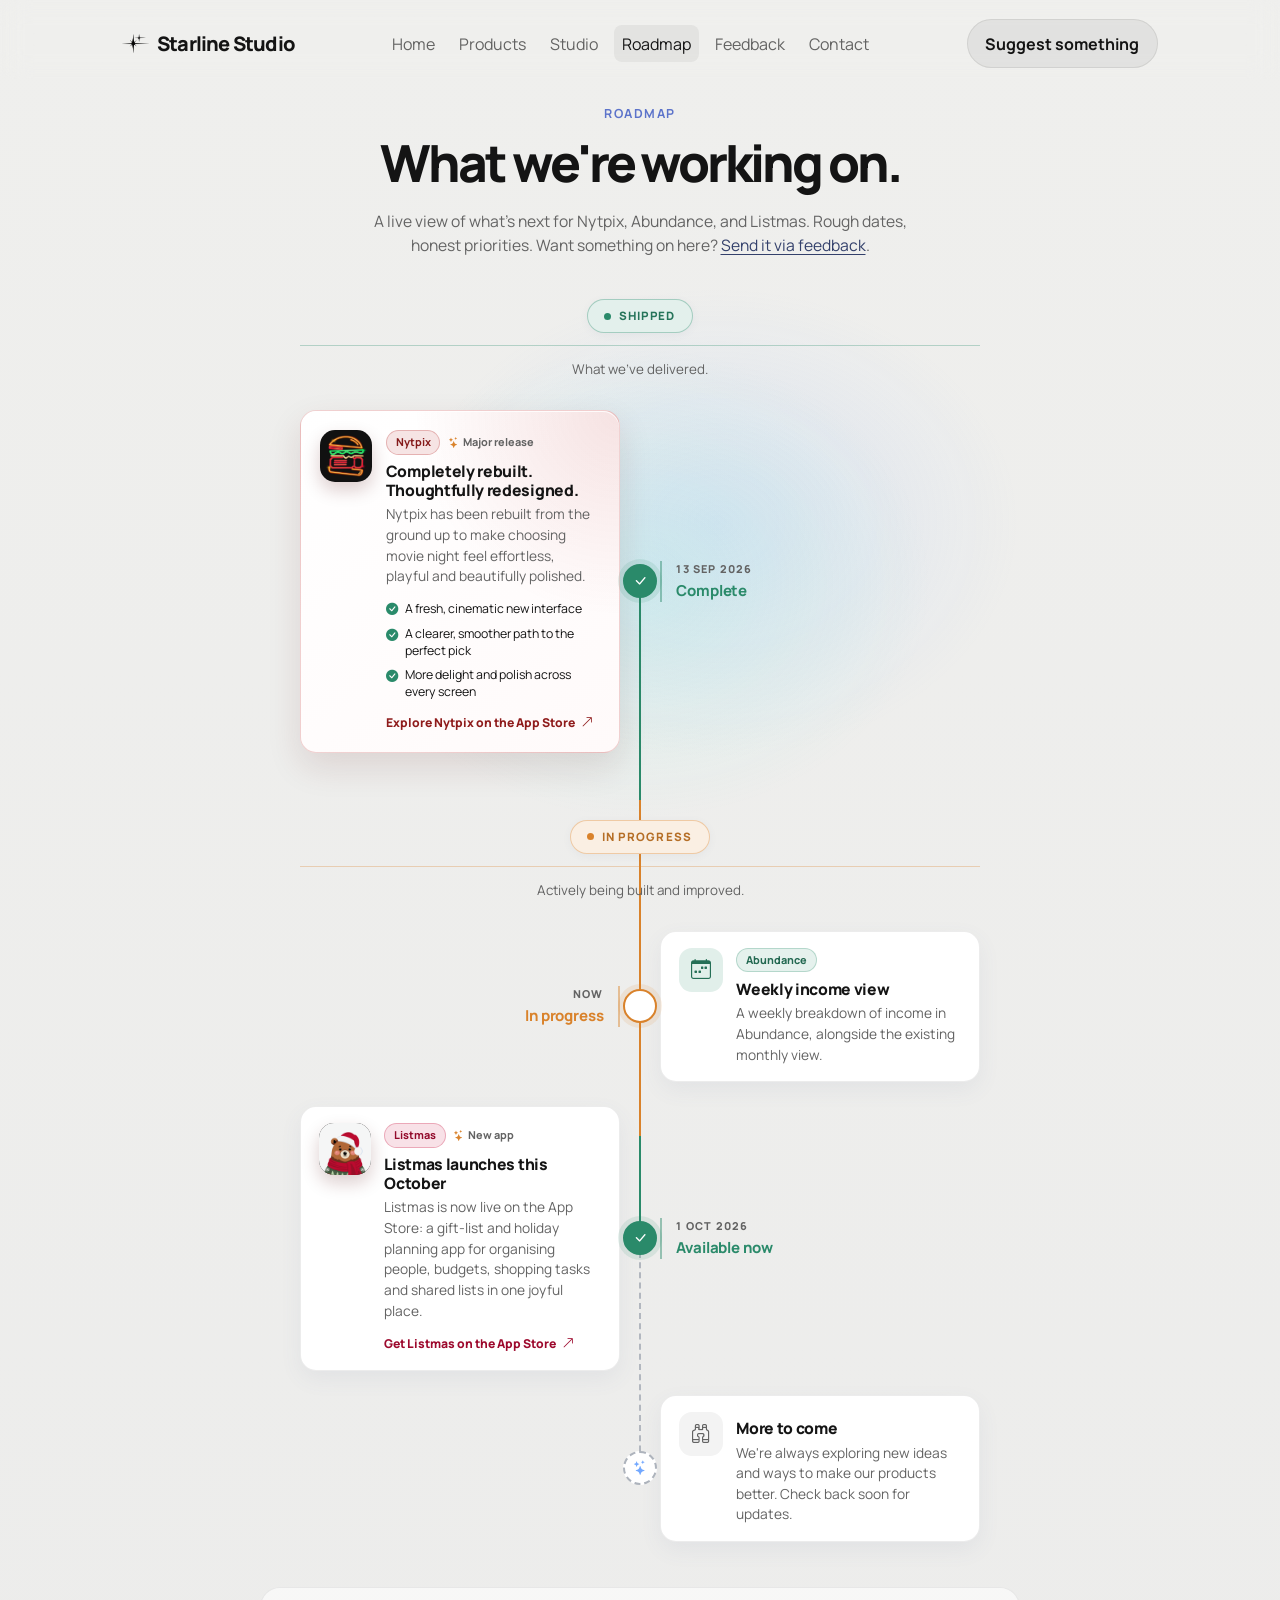
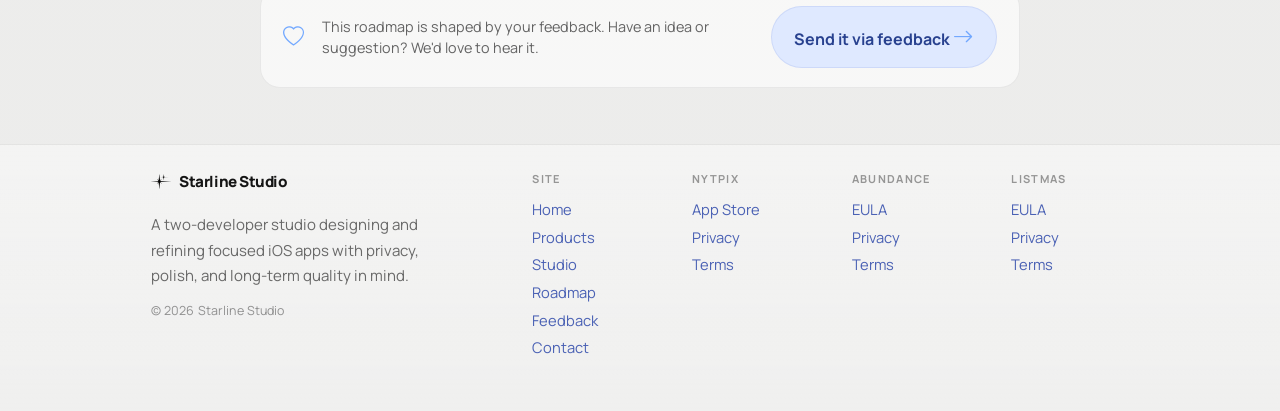
==== roadmap.html @ 944cf9e6 "Publish Starline Studio website" ====
<!doctype html>
<html lang="en">
  <head>
    <meta charset="utf-8" />
    <meta name="viewport" content="width=device-width, initial-scale=1" />
    <meta name="description" content="What Starline Studio is planning, building, and has shipped for Nytpix, Abundance, and Listmas." />
    <meta property="og:title" content="Roadmap | Starline Studio" />
    <meta property="og:description" content="A live view of what's next for Nytpix, Abundance, and Listmas." />
    <meta property="og:type" content="website" />
    <meta property="og:image" content="https://starlinestudios.app/assets/img/logo.png" />
    <title>Roadmap | Starline Studio</title>
    <link rel="icon" type="image/x-icon" href="assets/img/favicon.ico" />
    <link rel="icon" type="image/png" sizes="32x32" href="assets/img/favicon-32x32.png" />
    <link rel="icon" type="image/png" sizes="16x16" href="assets/img/favicon-16x16.png" />
    <link href="https://cdn.jsdelivr.net/npm/bootstrap@5.3.3/dist/css/bootstrap.min.css" rel="stylesheet">
    <link href="https://cdn.jsdelivr.net/npm/bootstrap-icons@1.11.3/font/bootstrap-icons.min.css" rel="stylesheet">
    <link href="assets/css/styles.css" rel="stylesheet">
  </head>
  <body class="studio-shell" id="top">
    <main class="studio-frame-wrap">
      <div class="studio-frame">
        <nav class="navbar navbar-expand-lg studio-navbar">
          <div class="container studio-container">
            <a class="navbar-brand studio-wordmark" href="index.html">
              <img class="studio-brand-mark" src="assets/img/StarlineLogo.png" alt="" />
              <span>Starline Studio</span>
            </a>
            <button class="navbar-toggler" type="button" data-bs-toggle="collapse" data-bs-target="#nav" aria-controls="nav" aria-expanded="false" aria-label="Toggle navigation">
              <span class="navbar-toggler-icon"></span>
            </button>
            <div class="collapse navbar-collapse" id="nav">
              <ul class="navbar-nav mx-auto align-items-lg-center gap-lg-2">
                <li class="nav-item"><a class="nav-link" href="index.html#top">Home</a></li>
                <li class="nav-item"><a class="nav-link" href="index.html#products">Products</a></li>
                <li class="nav-item"><a class="nav-link" href="index.html#approach">Studio</a></li>
                <li class="nav-item"><a class="nav-link active" aria-current="page" href="roadmap.html">Roadmap</a></li>
                <li class="nav-item"><a class="nav-link" href="feedback.html">Feedback</a></li>
                <li class="nav-item"><a class="nav-link" href="contact.html">Contact</a></li>
              </ul>
              <div class="d-flex align-items-center gap-2 mt-3 mt-lg-0">
                <a class="btn studio-nav-cta" href="feedback.html">Suggest something</a>
              </div>
            </div>
          </div>
        </nav>

        <section class="studio-showcase">
          <div class="container studio-container">
            <div class="studio-legal-wrap">
              <div class="text-center mb-2">
                <p class="studio-kicker mb-2">Roadmap</p>
                <h1 class="studio-section-title mb-3">What we're working on.</h1>
                <p class="studio-subcopy">
                  A live view of what's next for Nytpix, Abundance, and Listmas. Rough dates,
                  honest priorities. Want something on here?
                  <a href="feedback.html">Send it via feedback</a>.
                </p>
              </div>

              <!--
                To update: edit the ITEMS array in the script below. Order runs top to
                bottom. phase = shipped | progress | planned | future (drives colour, the
                node style, and which left-rail label appears). app = nytpix | abundance.
              -->
              <div class="vtl">
                <span class="vtl-spine" aria-hidden="true"></span>
                <span class="vtl-spine-tail" aria-hidden="true"></span>
                <div class="vtl-line" id="vtlLine"></div>
              </div>

              <div class="vtl-cta">
                <i class="bi bi-heart" aria-hidden="true"></i>
                <p>This roadmap is shaped by your feedback. Have an idea or suggestion? We'd love to hear it.</p>
                <a class="btn studio-dark-pill" href="feedback.html">Send it via feedback <i class="bi bi-arrow-right" aria-hidden="true"></i></a>
              </div>

              <noscript>
                <ul class="studio-subcopy" style="text-align:left;max-width:none">
                  <li><strong>Completed 13 September 2026</strong> — Nytpix rebuild and major redesign</li>
                  <li><strong>In progress</strong> — Weekly income view (Abundance)</li>
                  <li><strong>Shipped 1 October 2026</strong> — Listmas app launch</li>
                </ul>
              </noscript>
            </div>
          </div>
        </section>

        <footer class="studio-footer">
          <div class="container studio-container">
            <div class="studio-footer-shell">
              <div class="studio-footer-brand">
                <p class="studio-footer-kicker mb-2">
                  <img class="studio-brand-mark" src="assets/img/StarlineLogo.png" alt="" />
                  <span>Starline Studio</span>
                </p>
                <p class="studio-footer-copy mb-0">
                  A two-developer studio designing and refining focused iOS apps with privacy, polish, and long-term quality in mind.
                </p>
                <p class="studio-footer-meta mb-0">&copy; 2026 Starline Studio</p>
              </div>
              <div class="studio-footer-links small">
                <div class="studio-footer-group studio-footer-group-site">
                  <span class="studio-footer-label">Site</span>
                  <div class="studio-footer-list">
                    <a class="nav-link px-0" href="index.html#top">Home</a>
                    <a class="nav-link px-0" href="index.html#products">Products</a>
                    <a class="nav-link px-0" href="index.html#approach">Studio</a>
                    <a class="nav-link px-0" href="roadmap.html">Roadmap</a>
                    <a class="nav-link px-0" href="feedback.html">Feedback</a>
                    <a class="nav-link px-0" href="contact.html">Contact</a>
                  </div>
                </div>
                <div class="studio-footer-group studio-footer-group-app">
                  <span class="studio-footer-label">Nytpix</span>
                  <div class="studio-footer-list">
                    <a class="nav-link px-0" href="https://apps.apple.com/us/app/nytpix/id6749899310">App Store</a>
                    <a class="nav-link px-0" href="nytpix/privacy.html">Privacy</a>
                    <a class="nav-link px-0" href="nytpix/terms.html">Terms</a>
                  </div>
                </div>
                <div class="studio-footer-group studio-footer-group-app">
                  <span class="studio-footer-label">Abundance</span>
                  <div class="studio-footer-list">
                    <a class="nav-link px-0" href="abundance/eula.html">EULA</a>
                    <a class="nav-link px-0" href="abundance/privacy.html">Privacy</a>
                    <a class="nav-link px-0" href="abundance/terms.html">Terms</a>
                  </div>
                </div>
                <div class="studio-footer-group studio-footer-group-app">
                  <span class="studio-footer-label">Listmas</span>
                  <div class="studio-footer-list">
                    <a class="nav-link px-0" href="listmas/eula.html">EULA</a>
                    <a class="nav-link px-0" href="listmas/privacy.html">Privacy</a>
                    <a class="nav-link px-0" href="listmas/terms.html">Terms</a>
                  </div>
                </div>
              </div>
            </div>
          </div>
        </footer>
      </div>
    </main>

    <script src="https://cdn.jsdelivr.net/npm/bootstrap@5.3.3/dist/js/bootstrap.bundle.min.js"></script>
    <script>
      /* -------------------------------------------------------------------
         Roadmap items — the only thing to edit. Top = oldest / done,
         bottom = furthest out.
         phase: shipped | progress | planned | future
         app:   nytpix | abundance | listmas
      ------------------------------------------------------------------- */
      var ITEMS = [
        { app: "nytpix", phase: "shipped", date: "13 Sep 2026", status: "Complete", featured: true,
          logo: "assets/img/logo.png", logoAlt: "Nytpix app icon", badge: "Major release",
          title: "Completely rebuilt. Thoughtfully redesigned.",
          desc: "Nytpix has been rebuilt from the ground up to make choosing movie night feel effortless, playful and beautifully polished.",
          highlights: ["A fresh, cinematic new interface", "A clearer, smoother path to the perfect pick", "More delight and polish across every screen"],
          link: "https://apps.apple.com/us/app/nytpix/id6749899310", linkLabel: "Explore Nytpix on the App Store" },
        { app: "abundance", phase: "progress", date: "Now", status: "In progress",
          icon: "bi-calendar-week", title: "Weekly income view",
          desc: "A weekly breakdown of income in Abundance, alongside the existing monthly view." },
        { app: "listmas", phase: "shipped", date: "1 Oct 2026", status: "Available now",
          logo: "assets/img/ListmasAppIcon.png", logoAlt: "Listmas app icon", badge: "New app",
          title: "Listmas launches this October",
          desc: "Listmas is now live on the App Store: a gift-list and holiday planning app for organising people, budgets, shopping tasks and shared lists in one joyful place.",
          link: "https://apps.apple.com/gb/app/listmas-christmas-planner/id6762095846", linkLabel: "Get Listmas on the App Store" }
      ];

      (function () {
        var vtl = document.querySelector(".vtl");
        var line = document.getElementById("vtlLine");
        var spine = vtl && vtl.querySelector(".vtl-spine");
        var tail = vtl && vtl.querySelector(".vtl-spine-tail");
        if (!line) return;

        var PHASE_COLOR = {
          shipped: "#2a8a6a",
          progress: "#d9822b",
          planned: "#6b5bd0",
          future: "#99a0ac"
        };
        var RAIL = {
          shipped: ["SHIPPED", "What we've delivered."],
          progress: ["IN PROGRESS", "Actively being built and improved."],
          planned: ["PLANNED", "Planned and prioritised."],
          future: ["FUTURE", "Ideas on the horizon. We'll keep you posted."]
        };
        var APP_NAME = { nytpix: "Nytpix", abundance: "Abundance", listmas: "Listmas" };

        function esc(s) {
          return String(s).replace(/[&<>"]/g, function (c) {
            return { "&": "&amp;", "<": "&lt;", ">": "&gt;", '"': "&quot;" }[c];
          });
        }

        var html = "";
        var seen = {};
        var rowIdx = 0;
        ITEMS.forEach(function (it) {
          if (!seen[it.phase] && RAIL[it.phase]) {
            seen[it.phase] = 1;
            var r = RAIL[it.phase];
            html +=
              '<div class="vtl-break" data-phase="' + it.phase + '">' +
              '<span class="vtl-break-chip"><span class="vtl-break-dot"></span>' + r[0] + "</span>" +
              '<span class="vtl-break-line"></span>' +
              '<p class="vtl-break-sub">' + r[1] + "</p></div>";
          }
          var node =
            it.phase === "shipped"
              ? '<i class="bi bi-check-lg" aria-hidden="true"></i>'
              : "";
          var dateBit = it.date
            ? '<span class="vtl-meta-date">' + esc(it.date) + "</span>"
            : "";
          var flip = rowIdx % 2 === 1 ? " is-flip" : "";
          var featured = it.featured ? " is-featured" : "";
          var icon = it.logo
            ? '<span class="vtl-card-icon vtl-card-logo"><img src="' + esc(it.logo) + '" alt="' + esc(it.logoAlt || "") + '"></span>'
            : '<span class="vtl-card-icon"><i class="bi ' + esc(it.icon) + '" aria-hidden="true"></i></span>';
          var badge = it.badge
            ? '<span class="vtl-release-badge"><i class="bi bi-stars" aria-hidden="true"></i>' + esc(it.badge) + '</span>'
            : "";
          var highlights = it.highlights
            ? '<ul class="vtl-highlights">' + it.highlights.map(function (item) {
                return '<li><i class="bi bi-check-circle-fill" aria-hidden="true"></i><span>' + esc(item) + '</span></li>';
              }).join("") + '</ul>'
            : "";
          var link = it.link
            ? '<a class="vtl-card-link" href="' + esc(it.link) + '">' + esc(it.linkLabel || "Learn more") + '<i class="bi bi-arrow-up-right" aria-hidden="true"></i></a>'
            : "";
          rowIdx++;
          html +=
            '<div class="vtl-row is-app-' + it.app + flip + featured +
            '" data-phase="' + it.phase + '">' +
            '<span class="vtl-node">' + node + "</span>" +
            '<div class="vtl-meta">' + dateBit +
            '<span class="vtl-meta-status">' + esc(it.status) + "</span></div>" +
            '<div class="vtl-card">' +
            icon +
            '<div class="vtl-card-body">' +
            '<div class="vtl-tag-row"><span class="vtl-tag">' + esc(APP_NAME[it.app] || it.app) + "</span>" + badge + "</div>" +
            "<h3>" + esc(it.title) + "</h3>" +
            "<p>" + esc(it.desc) + "</p>" +
            highlights + link +
            "</div></div></div>";
        });

        html +=
          '<div class="vtl-row is-more" data-phase="future">' +
          '<span class="vtl-node"><i class="bi bi-stars" aria-hidden="true"></i></span>' +
          '<div class="vtl-card">' +
          '<span class="vtl-card-icon"><i class="bi bi-binoculars" aria-hidden="true"></i></span>' +
          '<div class="vtl-card-body"><h3>More to come</h3>' +
          "<p>We're always exploring new ideas and ways to make our products better. Check back soon for updates.</p>" +
          "</div></div></div>";

        line.innerHTML = html;

        var rows = Array.prototype.slice.call(line.querySelectorAll(".vtl-row"));

        function paintSpine() {
          var real = rows.filter(function (r) {
            return !r.classList.contains("is-more");
          });
          var moreRow = line.querySelector(".vtl-row.is-more");
          if (!real.length) return;
          var base = vtl.getBoundingClientRect().top;
          function ny(row) {
            var n = row.querySelector(".vtl-node").getBoundingClientRect();
            return n.top + n.height / 2 - base;
          }
          var first = ny(real[0]);
          var last = ny(real[real.length - 1]);
          var span = Math.max(last - first, 1);
          spine.style.top = first + "px";
          spine.style.height = span + "px";
          var stops = real.map(function (r) {
            return {
              pct: ((ny(r) - first) / span) * 100,
              c: PHASE_COLOR[r.dataset.phase] || "#99a0ac"
            };
          });
          var parts = [stops[0].c + " 0%"];
          for (var i = 0; i < stops.length - 1; i++) {
            var mid = ((stops[i].pct + stops[i + 1].pct) / 2).toFixed(2);
            parts.push(stops[i].c + " " + mid + "%");
            parts.push(stops[i + 1].c + " " + mid + "%");
          }
          parts.push(stops[stops.length - 1].c + " 100%");
          vtl.style.setProperty("--vtl-grad", "linear-gradient(180deg," + parts.join(",") + ")");
          if (moreRow) {
            var mY = ny(moreRow);
            tail.style.top = last + "px";
            tail.style.height = Math.max(mY - last, 0) + "px";
            tail.style.bottom = "auto";
          }
        }

        requestAnimationFrame(paintSpine);
        if (document.fonts && document.fonts.ready) {
          document.fonts.ready.then(paintSpine);
        }
        var rt;
        window.addEventListener("resize", function () {
          clearTimeout(rt);
          rt = setTimeout(paintSpine, 120);
        });

        if ("IntersectionObserver" in window) {
          var io = new IntersectionObserver(
            function (entries) {
              entries.forEach(function (e) {
                if (e.isIntersecting) {
                  e.target.classList.add("is-in");
                  io.unobserve(e.target);
                }
              });
            },
            { rootMargin: "0px 0px -8% 0px" }
          );
          // Only animate rows that start below the fold; the rest show at once.
          var vh = window.innerHeight || 800;
          rows.forEach(function (r) {
            if (r.getBoundingClientRect().top > vh - 60) {
              r.classList.add("reveal");
              io.observe(r);
            }
          });
          setTimeout(function () {
            rows.forEach(function (r) {
              r.classList.add("is-in");
            });
          }, 1600);
        }
      })();
    </script>
  </body>
</html>
---- assets/css/styles.css ----
@import url("https://fonts.googleapis.com/css2?family=Manrope:wght@400;500;600;700;800&family=Fraunces:opsz,wght@9..144,600;9..144,700&display=swap");

:root {
  --brand: #f7faff;
  --bg: #080b11;
  --bg-soft: #111726;
  --card: #121826;
  --card-2: #0f1522;
  --paper: #f1f1ef;
  --paper-strong: #ffffff;
  --ink: #141414;
  --ink-soft: #636363;
  --muted: #a3adc1;
  --line: rgba(236, 244, 255, 0.1);
  --studio-accent: #72a8ff;
  --nytpix-accent: #970a0a;
  --abundance-accent: #2a8a6a;
  --shadow-soft: 0 20px 60px rgba(0, 0, 0, 0.38);
}

html,
body {
  min-height: 100%;
  overflow-x: hidden;
}

body {
  margin: 0;
  font-family: "Manrope", "Segoe UI", sans-serif;
  color: #e8edf8;
  background:
    radial-gradient(900px 500px at 8% -8%, rgba(114, 168, 255, 0.2), transparent 62%),
    radial-gradient(700px 460px at 95% 2%, rgba(42, 138, 106, 0.14), transparent 62%),
    linear-gradient(180deg, var(--bg), #090d15 45%, #070a11 100%);
  -webkit-font-smoothing: antialiased;
  -moz-osx-font-smoothing: grayscale;
}

body.studio-shell {
  background:
    radial-gradient(700px 500px at 8% 4%, rgba(119, 155, 228, 0.12), transparent 60%),
    radial-gradient(760px 520px at 100% 0%, rgba(111, 221, 216, 0.1), transparent 56%),
    linear-gradient(180deg, #f2f1ee 0%, #eceae6 100%);
  color: var(--ink);
}

body.studio-shell .muted {
  color: rgba(20, 20, 20, 0.5) !important;
}

h1,
h2,
h3,
h4,
h5 {
  font-family: "Fraunces", Georgia, serif;
  letter-spacing: -0.01em;
}

a {
  color: var(--brand);
  text-underline-offset: 3px;
}

a:hover {
  color: #cddfff;
}

.muted {
  color: var(--muted);
}

.navbar {
  background: rgba(8, 11, 17, 0.75) !important;
  backdrop-filter: blur(14px);
  border-bottom: 1px solid rgba(236, 244, 255, 0.06);
}

.studio-navbar {
  background: transparent !important;
  border-bottom: 0;
  padding: 1.2rem 0 0.7rem;
}

.studio-frame-wrap {
  padding: 0;
}

.studio-frame {
  max-width: 100%;
  margin: 0 auto;
  background:
    radial-gradient(520px 420px at 50% 29%, rgba(104, 237, 226, 0.18), transparent 56%),
    radial-gradient(540px 420px at 56% 26%, rgba(129, 175, 255, 0.18), transparent 56%),
    linear-gradient(180deg, #efefed 0%, #ececeb 100%);
  border: 0;
  box-shadow: none;
  overflow: hidden;
  min-height: 100vh;
}

.studio-container {
  max-width: 1060px;
}

.studio-wordmark {
  display: inline-flex;
  align-items: center;
  gap: 0.5rem;
  color: var(--ink) !important;
  font-weight: 800;
  letter-spacing: -0.04em;
  line-height: 1.15;
  overflow: visible;
}

.studio-brand-mark {
  display: block;
  width: 1.35em;
  height: 1.35em;
  flex: 0 0 auto;
  object-fit: contain;
  object-position: center;
}

.navbar .nav-link {
  color: #d5deed;
  border-radius: 0.5rem;
  padding: 0.45rem 0.7rem;
}

.studio-navbar .nav-link {
  color: rgba(20, 20, 20, 0.64);
  padding: 0.4rem 0.7rem;
}

.navbar .nav-link:hover,
.navbar .nav-link.active {
  color: #ffffff;
  background: rgba(255, 255, 255, 0.08);
}

.studio-navbar .nav-link:hover,
.studio-navbar .nav-link.active {
  color: var(--ink);
  background: rgba(20, 20, 20, 0.05);
}

.studio-nav-cta {
  border-radius: 999px;
  padding: 0.72rem 1.1rem;
  background: rgba(20, 20, 20, 0.06);
  color: var(--ink);
  font-weight: 700;
  border: 1px solid rgba(20, 20, 20, 0.08);
}

.studio-nav-cta:hover {
  background: rgba(20, 20, 20, 0.1);
  color: var(--ink);
}
.studio-navbar .navbar-toggler {
  border: 1px solid rgba(20, 20, 20, 0.08);
  border-radius: 999px;
  width: 44px;
  height: 44px;
  padding: 0;
  display: none;
  align-items: center;
  justify-content: center;
  background: rgba(255, 255, 255, 0.62);
  box-shadow: 0 8px 20px rgba(80, 96, 139, 0.06);
}

.studio-navbar .navbar-toggler:focus {
  box-shadow: 0 0 0 0.2rem rgba(92, 115, 202, 0.14);
}

.studio-navbar .navbar-toggler-icon {
  width: 1.05rem;
  height: 1.05rem;
}

.studio-navbar .navbar-collapse {
  transition: opacity 180ms ease, transform 180ms ease;
}

.hero,
.app-hero {
  padding: 7.2rem 0 3.5rem;
}

.studio-hero {
  padding: 8.5rem 0 4.2rem;
}

.studio-kicker {
  letter-spacing: 0.12em;
  text-transform: uppercase;
  font-size: 0.78rem;
  color: #b8d2ff;
  font-weight: 700;
}

body.studio-shell .studio-kicker {
  color: #5c73ca;
}

.btn-accent {
  --bs-btn-bg: #f1f6ff;
  --bs-btn-border-color: #f1f6ff;
  --bs-btn-color: #0a1222;
  --bs-btn-hover-bg: #72a8ff;
  --bs-btn-hover-border-color: #72a8ff;
  --bs-btn-hover-color: #050912;
}

.btn-ghost {
  --bs-btn-color: #e8edf8;
  --bs-btn-border-color: rgba(232, 237, 248, 0.25);
  --bs-btn-hover-bg: rgba(232, 237, 248, 0.08);
  --bs-btn-hover-border-color: rgba(232, 237, 248, 0.35);
}

.card-dark {
  background: linear-gradient(180deg, rgba(255, 255, 255, 0.03), transparent), var(--card);
  border: 1px solid var(--line);
  border-radius: 1rem;
}

.shadow-soft {
  box-shadow: var(--shadow-soft);
}

.studio-showcase {
  padding: 0.2rem 0 1.5rem;
}

.studio-hero-panel {
  padding: 0.7rem 0 0.1rem;
  text-align: center;
}

.studio-hero-copy {
  position: relative;
  z-index: 3;
  max-width: 760px;
  margin: 0 auto;
}

.studio-display {
  font-family: "Manrope", "Segoe UI", sans-serif;
  font-size: clamp(2.75rem, 5vw, 4.55rem);
  line-height: 0.92;
  letter-spacing: -0.06em;
  font-weight: 800;
  color: var(--ink);
}

.studio-subcopy {
  max-width: 36rem;
  margin: 0 auto;
  color: var(--ink-soft);
  font-size: 0.98rem;
  line-height: 1.55;
}

.studio-primary-btn,
.studio-secondary-btn,
.studio-dark-pill,
.studio-text-link {
  border-radius: 999px;
  padding: 0.9rem 1.35rem;
  font-weight: 700;
}

.studio-primary-btn {
  background: #171717;
  color: #fff;
}

.studio-primary-btn:hover,
.studio-dark-pill:hover {
  background: #000;
  color: #fff;
}

.studio-secondary-btn {
  border: 1px solid rgba(20, 20, 20, 0.12);
  color: var(--ink);
  background: rgba(255, 255, 255, 0.55);
}

.studio-secondary-btn:hover {
  background: #fff;
  color: var(--ink);
}

.studio-orbit {
  position: relative;
  min-height: 320px;
  margin-top: 0.45rem;
}

.studio-orbit-glow {
  position: absolute;
  inset: 10% 22% 12%;
  border-radius: 50%;
  background:
    radial-gradient(circle at 50% 50%, rgba(118, 226, 220, 0.35), rgba(127, 157, 255, 0.16) 42%, transparent 72%);
  filter: blur(24px);
  animation: orbitGlow 9s ease-in-out infinite;
}

.studio-star-core {
  position: absolute;
  left: 50%;
  top: 50%;
  margin-top: -14px;
  width: 82px;
  height: 82px;
  transform: translate(-50%, -50%);
  border-radius: 50%;
  background: radial-gradient(circle, rgba(255, 255, 255, 0.98), rgba(225, 234, 255, 0.94) 58%, rgba(174, 228, 225, 0.84) 100%);
  box-shadow:
    0 0 0 10px rgba(124, 225, 223, 0.08),
    0 16px 36px rgba(80, 96, 139, 0.14),
    0 0 42px rgba(130, 174, 255, 0.28);
  animation: starGlow 5.2s ease-in-out infinite;
  display: flex;
  align-items: center;
  justify-content: center;
  z-index: 1;
  overflow: visible;
}

.studio-star-core::before {
  content: "";
  position: absolute;
  inset: -12px;
  border-radius: 50%;
  border: 1px solid rgba(124, 225, 223, 0.34);
  box-shadow:
    0 0 0 1px rgba(255, 255, 255, 0.34) inset,
    0 0 28px rgba(130, 174, 255, 0.18);
  animation: starHalo 3.6s ease-in-out infinite;
  z-index: 0;
}

.studio-star-core-inner {
  position: relative;
  z-index: 1;
  display: flex;
  align-items: center;
  justify-content: center;
  width: 64px;
  height: 64px;
  border-radius: 50%;
  background: rgba(255, 255, 255, 0.98);
  box-shadow: inset 0 1px 0 rgba(255, 255, 255, 0.7);
}

.studio-star-core-logo {
  width: 42px;
  height: 42px;
  object-fit: contain;
}

.studio-orbit-ring {
  position: absolute;
  left: 50%;
  top: 50%;
  border-radius: 50%;
  border: 1px solid rgba(103, 125, 201, 0.22);
  transform: translate(-50%, -50%);
  will-change: transform;
}

.studio-orbit-ring-one {
  width: 150px;
  height: 150px;
  margin-top: -14px;
  animation: ringSpin 24s linear infinite;
}

.studio-orbit-ring-two {
  width: 240px;
  height: 240px;
  margin-top: -14px;
  transform: translate(-50%, -50%) rotate(-14deg);
  animation: ringSpinReverse 32s linear infinite;
}

.studio-orbit-ring-three {
  width: 310px;
  height: 190px;
  margin-top: -12px;
  transform: translate(-50%, -50%) rotate(12deg);
  animation: ringTilt 28s linear infinite;
}

.studio-orbit-planet {
  position: absolute;
  display: inline-flex;
  align-items: center;
  gap: 0.55rem;
  padding: 0.6rem 0.9rem;
  border-radius: 999px;
  background: rgba(255, 255, 255, 0.62);
  border: 1px solid rgba(255, 255, 255, 0.72);
  color: rgba(20, 20, 20, 0.78);
  box-shadow: 0 14px 34px rgba(80, 96, 139, 0.08);
  backdrop-filter: blur(12px);
  will-change: transform;
}

.studio-planet-icon-shell {
  display: inline-flex;
  align-items: center;
  justify-content: center;
  width: 30px;
  height: 30px;
  border-radius: 9px;
  background: rgba(255, 255, 255, 0.92);
  box-shadow: 0 0 0 5px rgba(124, 225, 223, 0.08);
  flex-shrink: 0;
}

.studio-planet-icon-shell-dark {
  background: #111111;
}

.studio-planet-icon-shell-light {
  background: #ffffff;
}

.studio-planet-icon {
  width: 18px;
  height: 18px;
  border-radius: 5px;
  object-fit: cover;
  flex-shrink: 0;
}

.studio-planet-icon-abundance {
  width: 19px;
  height: 19px;
  object-fit: contain;
}

.studio-planet-label {
  font-size: 0.86rem;
  font-weight: 800;
  letter-spacing: -0.02em;
}

.studio-orbit-planet-one {
  left: calc(50% - 164px);
  top: 78px;
  animation: planetFloatOne 6.5s ease-in-out infinite;
}

.studio-orbit-planet-two {
  left: calc(50% + 86px);
  top: 88px;
  animation: planetFloatTwo 7.8s ease-in-out infinite;
}

.studio-orbit-planet-three {
  left: calc(50% - 52px);
  top: 184px;
  animation: planetFloatOne 7.1s ease-in-out infinite reverse;
}

.studio-about-label {
  display: inline-block;
  font-size: 0.85rem;
  color: #5c73ca;
  font-weight: 700;
}

.studio-stats-row {
  display: grid;
  grid-template-columns: repeat(5, minmax(0, 1fr));
  gap: 0.9rem;
  padding: 0.15rem 0 0.2rem;
}

.studio-stat,
.studio-about-blurb {
  padding: 0.35rem 0;
}

.studio-stat-card {
  min-height: 162px;
  padding: 1rem 1.05rem 1.05rem;
  border-radius: 20px;
  background: rgba(255, 255, 255, 0.62);
  border: 1px solid rgba(20, 20, 20, 0.06);
  box-shadow: 0 10px 24px rgba(80, 96, 139, 0.04);
  display: flex;
  flex-direction: column;
  justify-content: flex-end;
}

.studio-stat-icon {
  width: 40px;
  height: 40px;
  display: inline-flex;
  align-items: center;
  justify-content: center;
  margin-bottom: 0.8rem;
  border-radius: 13px;
  background: linear-gradient(180deg, rgba(255, 255, 255, 0.96), rgba(239, 244, 255, 0.92));
  border: 1px solid rgba(109, 126, 201, 0.14);
  box-shadow:
    0 10px 18px rgba(80, 96, 139, 0.08),
    inset 0 1px 0 rgba(255, 255, 255, 0.7);
  color: #4f5fa7;
  font-size: 1rem;
}

.studio-stat-eyebrow {
  margin: 0 0 0.7rem;
  font-size: 0.72rem;
  letter-spacing: 0.12em;
  text-transform: uppercase;
  color: #6d7ec9;
  font-weight: 700;
}

.studio-stat strong {
  display: block;
  font-family: "Manrope", "Segoe UI", sans-serif;
  font-size: clamp(1.25rem, 1.7vw, 1.95rem);
  line-height: 1.04;
  letter-spacing: -0.06em;
  color: var(--ink);
}

.studio-stat span,
.studio-about-blurb p {
  color: var(--ink-soft);
  margin-top: 0.38rem;
  line-height: 1.38;
  font-size: 0.88rem;
}

.studio-about-blurb {
  display: flex;
  flex-direction: column;
  justify-content: flex-end;
  padding-left: 1.25rem;
}

.studio-products-section {
  padding: 3rem 0;
  background: rgba(0, 0, 0, 0.03);
}

.studio-section-title {
  font-family: "Manrope", "Segoe UI", sans-serif;
  font-size: clamp(2.1rem, 4vw, 3.5rem);
  letter-spacing: -0.06em;
  font-weight: 800;
  color: var(--ink);
  margin: 0;
}

.studio-section-title-left {
  max-width: 12ch;
}

.studio-product-grid {
  display: grid;
  grid-template-columns: repeat(auto-fit, minmax(220px, 1fr));
  gap: 1.1rem;
}

.studio-product-card {
  background: rgba(255, 255, 255, 0.64);
  border: 1px solid rgba(20, 20, 20, 0.06);
  border-radius: 22px;
  padding: 1.1rem;
  display: flex;
  flex-direction: column;
  min-height: 100%;
}

.studio-product-card-featured {
  background: linear-gradient(180deg, rgba(255, 255, 255, 0.8), rgba(255, 255, 255, 0.68));
}

.studio-product-top,
.studio-product-actions {
  display: flex;
  align-items: center;
  justify-content: space-between;
  gap: 0.75rem;
}

.studio-product-badge {
  display: none;
  align-items: center;
  gap: 0.45rem;
  border-radius: 999px;
  padding: 0.45rem 0.8rem;
  background: rgba(92, 115, 202, 0.1);
  color: #4258a8;
  font-size: 0.82rem;
  font-weight: 700;
}

.studio-product-badge-muted {
  background: rgba(51, 153, 102, 0.12);
  color: #21744a;
}

.studio-card-icon {
  display: none;
  align-items: center;
  justify-content: center;
  width: 42px;
  height: 42px;
  border-radius: 999px;
  background: rgba(20, 20, 20, 0.06);
  color: var(--ink);
  text-decoration: none;
}

.studio-product-media {
  display: flex;
  align-items: center;
  justify-content: center;
  min-height: 140px;
  padding: 0.6rem 0.6rem 0.9rem;
}

.studio-product-media img {
  max-width: 120px;
  width: 100%;
  height: auto;
  display: block;
}

.studio-app-icon-tile {
  width: min(96px, 34vw);
  aspect-ratio: 1 / 1;
  display: flex;
  align-items: center;
  justify-content: center;
  background: #111111;
  border-radius: 22.5%;
  box-shadow:
    inset 0 0 0 1px rgba(255, 255, 255, 0.05),
    0 10px 22px rgba(0, 0, 0, 0.12);
}

.studio-app-icon-tile-light {
  background: #ffffff;
  box-shadow:
    inset 0 0 0 1px rgba(20, 20, 20, 0.05),
    0 18px 36px rgba(0, 0, 0, 0.10);
}

.studio-app-icon-tile img {
  max-width: 68%;
}

.studio-app-icon-tile-abundance {
  max-width: 76%;
  object-fit: contain;
}

.studio-app-icon-tile-listmas {
  max-width: 100%;
  width: 100%;
  height: 100%;
  object-fit: cover;
  border-radius: 22.5%;
}

.studio-product-media-soft {
  background: transparent;
  border-radius: 24px;
}

.studio-product-copy h3 {
  font-family: "Manrope", "Segoe UI", sans-serif;
  font-size: 1.25rem;
  letter-spacing: -0.04em;
  font-weight: 800;
  color: var(--ink);
  margin-bottom: 0.3rem;
}

.studio-product-copy p {
  color: var(--ink-soft);
  font-size: 0.88rem;
  line-height: 1.55;
}

.studio-product-actions {
  margin-top: 0.7rem;
}

.studio-product-actions .btn {
  padding: 0.62rem 1.05rem;
  font-size: 0.82rem;
}

.studio-dark-pill {
  background: #dfe9ff;
  color: #28418f;
  border: 1px solid rgba(93, 121, 214, 0.14);
}

.studio-text-link {
  color: var(--ink);
  border: 1px solid rgba(20, 20, 20, 0.08);
  background: transparent;
}

.studio-text-link:hover {
  color: var(--ink);
  background: rgba(255, 255, 255, 0.6);
}

.studio-product-card .studio-dark-pill:hover {
  background: #cfddff;
  color: #1f3680;
}

.studio-store-pill {
  background: linear-gradient(180deg, #eef4ff 0%, #dce7ff 100%);
  border-color: rgba(93, 121, 214, 0.18);
}

.studio-store-pill:hover {
  background: linear-gradient(180deg, #e8f0ff 0%, #d3e1ff 100%) !important;
}

.studio-note-section {
  padding: 0 0 2.3rem;
}

.studio-note-card {
  display: grid;
  grid-template-columns: minmax(280px, 0.95fr) minmax(0, 1.15fr);
  gap: 2rem;
  align-items: center;
  padding: 1.7rem 1.8rem;
  border-top: 1px solid rgba(20, 20, 20, 0.06);
  border-radius: 26px;
  background: rgba(255, 255, 255, 0.5);
  border: 1px solid rgba(20, 20, 20, 0.05);
  box-shadow: 0 10px 24px rgba(80, 96, 139, 0.04);
}

.studio-note-copy {
  display: grid;
  gap: 0.95rem;
}

.studio-note-card p {
  color: var(--ink-soft);
  line-height: 1.7;
}

.studio-note-visual {
  display: flex;
  justify-content: center;
}

.studio-team-fan {
  position: relative;
  width: min(356px, 100%);
  height: 250px;
}

.studio-team-card {
  position: absolute;
  width: 178px;
  aspect-ratio: 0.82;
  border-radius: 28px;
  overflow: hidden;
  background: linear-gradient(180deg, rgba(255, 255, 255, 0.82), rgba(241, 243, 247, 0.92));
  border: 1px solid rgba(20, 20, 20, 0.06);
  box-shadow: 0 20px 46px rgba(72, 84, 116, 0.12);
}

.studio-team-card img,
.studio-team-card-placeholder {
  width: 100%;
  height: 100%;
  display: block;
}

.studio-team-card img {
  object-fit: cover;
}

.studio-team-card-front {
  left: 6px;
  top: 12px;
  transform: rotate(-8deg);
  z-index: 2;
}

.studio-team-card-back {
  right: 6px;
  bottom: 12px;
  transform: rotate(8deg);
  z-index: 1;
}

.studio-team-card-placeholder {
  display: flex;
  align-items: center;
  justify-content: center;
  background:
    radial-gradient(circle at 30% 20%, rgba(114, 168, 255, 0.12), transparent 40%),
    linear-gradient(180deg, rgba(255, 255, 255, 0.92), rgba(236, 238, 242, 0.95));
  color: rgba(20, 20, 20, 0.28);
  font-size: 3rem;
  font-weight: 300;
}

.studio-team-badge {
  position: absolute;
  left: 14px;
  bottom: 14px;
  display: inline-flex;
  align-items: center;
  min-height: 32px;
  padding: 0.5rem 0.8rem;
  border-radius: 999px;
  background: rgba(17, 17, 17, 0.88);
  color: #fff;
  font-size: 0.78rem;
  font-weight: 700;
  letter-spacing: -0.01em;
  box-shadow: 0 10px 24px rgba(0, 0, 0, 0.14);
}

.studio-team-badge-light {
  background: rgba(255, 255, 255, 0.88);
  color: var(--ink);
  left: auto;
  right: 12px;
}

.studio-team-name {
  position: absolute;
  left: 14px;
  bottom: 52px;
  display: inline-flex;
  align-items: center;
  min-height: 28px;
  padding: 0.35rem 0.65rem;
  border-radius: 999px;
  background: rgba(255, 255, 255, 0.9);
  color: var(--ink);
  font-size: 0.72rem;
  font-weight: 700;
  letter-spacing: -0.01em;
  box-shadow: 0 10px 20px rgba(72, 84, 116, 0.12);
}

.studio-team-name-light {
  left: auto;
  right: 12px;
  bottom: 52px;
  background: rgba(17, 17, 17, 0.86);
  color: #fff;
}

.studio-contact-section {
  padding: 0 0 2.6rem;
}

.studio-contact-card {
  display: grid;
  grid-template-columns: 1.1fr 1fr;
  gap: 2rem;
  align-items: end;
  padding: 1.6rem 1.8rem;
  border-radius: 26px;
  background: rgba(255, 255, 255, 0.62);
  border: 1px solid rgba(20, 20, 20, 0.06);
  box-shadow: 0 10px 24px rgba(80, 96, 139, 0.04);
}

.studio-contact-actions {
  display: flex;
  flex-direction: column;
  gap: 1rem;
  color: var(--ink-soft);
}

.studio-legal-wrap {
  padding: 1.4rem 0 2rem;
}

.studio-legal-card {
  max-width: 820px;
  margin: 0 auto;
  padding: 2rem 2rem 2.2rem;
  border-radius: 26px;
  background: rgba(255, 255, 255, 0.66);
  border: 1px solid rgba(20, 20, 20, 0.06);
  box-shadow: 0 10px 24px rgba(80, 96, 139, 0.04);
}

.studio-legal-card h2 {
  font-family: "Manrope", "Segoe UI", sans-serif;
  font-size: 1.15rem;
  font-weight: 800;
  letter-spacing: -0.03em;
  margin: 1.65rem 0 0.7rem;
  color: var(--ink);
}

.studio-legal-card p,
.studio-legal-card li {
  color: var(--ink-soft);
  line-height: 1.68;
}

.studio-legal-card ul {
  padding-left: 1.2rem;
}

.studio-footer {
  border-top: 1px solid rgba(20, 20, 20, 0.06);
  background: linear-gradient(180deg, rgba(255, 255, 255, 0.42), rgba(255, 255, 255, 0.2));
  padding: 0 0 1.6rem;
}

.studio-footer-shell {
  display: grid;
  grid-template-columns: minmax(0, 1fr) minmax(0, 2.2fr);
  gap: 2.5rem;
  padding: 1.65rem 1.8rem 1.75rem;
  align-items: start;
}

.studio-footer-brand {
  display: flex;
  flex-direction: column;
  gap: 0.8rem;
  max-width: 25rem;
}

.studio-footer-kicker {
  display: inline-flex;
  align-items: center;
  gap: 0.5rem;
  font-size: 0.95rem;
  font-weight: 800;
  letter-spacing: -0.03em;
  color: var(--ink);
  line-height: 1.15;
}

.studio-footer-copy {
  color: rgba(20, 20, 20, 0.62);
  line-height: 1.7;
  font-size: 0.94rem;
}

.studio-footer-meta {
  color: rgba(20, 20, 20, 0.44);
  font-size: 0.78rem;
  letter-spacing: 0.01em;
}

.studio-footer-links {
  display: flex;
  flex-wrap: wrap;
  gap: 1.6rem 2.6rem;
  justify-content: flex-end;
}

.studio-footer-group {
  display: grid;
  gap: 0.8rem;
  align-content: start;
  min-width: 118px;
}

.studio-footer-list {
  display: flex;
  flex-direction: column;
  align-items: flex-start;
  gap: 0.48rem;
}

.studio-footer-label {
  color: rgba(20, 20, 20, 0.42);
  font-weight: 700;
  letter-spacing: 0.12em;
  text-transform: uppercase;
  font-size: 0.69rem;
}

.studio-footer .nav-link {
  padding: 0 !important;
  color: rgba(20, 20, 20, 0.72) !important;
  font-size: 0.92rem;
  line-height: 1.35;
  background: transparent !important;
  border-radius: 0;
}

.studio-footer .nav-link:hover {
  color: var(--ink) !important;
}

.studio-footer-note {
  color: rgba(20, 20, 20, 0.5);
  font-size: 0.92rem;
  line-height: 1.35;
}

body.studio-shell .studio-legal-card a,
body.studio-shell .studio-footer a,
body.studio-shell .studio-contact-card a:not(.btn) {
  color: #4a61b4 !important;
}

body.studio-shell .studio-legal-card a:hover,
body.studio-shell .studio-footer a:hover,
body.studio-shell .studio-contact-card a:not(.btn):hover {
  color: #233878 !important;
}

.pill {
  display: none;
  align-items: center;
  gap: 0.4rem;
  border: 1px solid rgba(255, 255, 255, 0.14);
  border-radius: 999px;
  padding: 0.38rem 0.78rem;
  font-size: 0.82rem;
  color: #d7e2f6;
  background: rgba(255, 255, 255, 0.03);
}

.studio-grid {
  display: grid;
  grid-template-columns: repeat(2, minmax(0, 1fr));
  gap: 1rem;
}

.app-card {
  display: flex;
  flex-direction: column;
  height: 100%;
  background: linear-gradient(160deg, rgba(255, 255, 255, 0.06), rgba(255, 255, 255, 0.01)), var(--card-2);
  border: 1px solid rgba(236, 244, 255, 0.12);
  border-radius: 1rem;
  padding: 1.2rem;
  transition: transform 180ms ease, border-color 180ms ease, box-shadow 180ms ease;
}

.app-card:hover {
  transform: translateY(-3px);
  border-color: rgba(236, 244, 255, 0.24);
  box-shadow: 0 20px 45px rgba(0, 0, 0, 0.28);
}

.app-card-header {
  display: flex;
  align-items: center;
  gap: 0.9rem;
}

.app-card-icon {
  width: 56px;
  height: 56px;
  border-radius: 14px;
  border: 1px solid rgba(236, 244, 255, 0.15);
  object-fit: cover;
  background: #0e131f;
  flex-shrink: 0;
}

.app-card-copy {
  margin-top: 1rem;
  flex: 1;
}

.app-card-actions {
  display: flex;
  flex-wrap: wrap;
  gap: 0.6rem;
  margin-top: 1.1rem;
}

.app-accent {
  display: inline-block;
  padding: 0.25rem 0.65rem;
  border-radius: 999px;
  border: 1px solid rgba(236, 244, 255, 0.3);
  color: #d7e2f6;
  font-size: 0.8rem;
}

.device {
  width: 340px;
  max-width: 90vw;
  aspect-ratio: 9 / 19.5;
  border: 8px solid #6b7078;
  border-radius: 44px;
  background: #0b0c0f;
  position: relative;
  box-shadow: 0 25px 80px rgba(0, 0, 0, 0.5);
}

.device .screen {
  position: absolute;
  inset: 6px;
  border-radius: 36px;
  background: #000;
  overflow: hidden;
}

.device .screen img {
  position: absolute;
  inset: 0;
  width: 100%;
  height: 100%;
  object-fit: cover;
}

.device::before {
  content: "";
  position: absolute;
  top: 2.6%;
  left: 50%;
  transform: translateX(-50%);
  width: 28%;
  height: 5.6%;
  background: #000;
  border-radius: 9999px;
  z-index: 2;
}

.bento {
  display: grid;
  grid-template-columns: repeat(12, 1fr);
  gap: 1rem;
}

.bento > * {
  background: linear-gradient(180deg, rgba(255, 255, 255, 0.03), transparent), var(--card);
  border: 1px solid rgba(236, 244, 255, 0.1);
  border-radius: 1rem;
  padding: 1.25rem;
}

.bento .span-6 {
  grid-column: span 6;
}

.bento .span-4 {
  grid-column: span 4;
}

.bento .span-8 {
  grid-column: span 8;
}

.bento .span-12 {
  grid-column: span 12;
}

.fade-in {
  animation: fadeInUp 520ms ease-out both;
}

.delay-1 {
  animation-delay: 90ms;
}

.delay-2 {
  animation-delay: 180ms;
}

@keyframes fadeInUp {
  from {
    opacity: 0;
    transform: translateY(12px);
  }
  to {
    opacity: 1;
    transform: translateY(0);
  }
}

@keyframes starGlow {
  0%,
  100% {
    box-shadow:
      0 0 0 10px rgba(124, 225, 223, 0.08),
      0 16px 36px rgba(80, 96, 139, 0.14),
      0 0 42px rgba(130, 174, 255, 0.28);
  }
  50% {
    box-shadow:
      0 0 0 14px rgba(124, 225, 223, 0.12),
      0 18px 42px rgba(80, 96, 139, 0.16),
      0 0 56px rgba(130, 174, 255, 0.34);
  }
}

@keyframes starHalo {
  0%,
  100% {
    opacity: 0.38;
    transform: scale(0.9);
  }
  50% {
    opacity: 0.9;
    transform: scale(1.22);
  }
}

@keyframes orbitGlow {
  0%,
  100% {
    opacity: 0.8;
    transform: scale(1);
  }
  50% {
    opacity: 1;
    transform: scale(1.04);
  }
}

@keyframes ringSpin {
  from {
    transform: translate(-50%, -50%) rotate(0deg);
  }
  to {
    transform: translate(-50%, -50%) rotate(360deg);
  }
}

@keyframes ringSpinReverse {
  from {
    transform: translate(-50%, -50%) rotate(-14deg);
  }
  to {
    transform: translate(-50%, -50%) rotate(-374deg);
  }
}

@keyframes ringTilt {
  from {
    transform: translate(-50%, -50%) rotate(12deg);
  }
  to {
    transform: translate(-50%, -50%) rotate(372deg);
  }
}

@keyframes planetFloatOne {
  0%,
  100% {
    transform: translate3d(0, 0, 0);
  }
  50% {
    transform: translate3d(-6px, 8px, 0);
  }
}

@keyframes planetFloatTwo {
  0%,
  100% {
    transform: translate3d(0, 0, 0);
  }
  50% {
    transform: translate3d(8px, -7px, 0);
  }
}

@media (prefers-reduced-motion: reduce) {
  .fade-in,
  .delay-1,
  .delay-2,
  .app-card,
  .studio-orbit-glow,
  .studio-star-core,
  .studio-orbit-ring-one,
  .studio-orbit-ring-two,
  .studio-orbit-ring-three,
  .studio-orbit-planet-one,
  .studio-orbit-planet-two,
  .studio-orbit-planet-three {
    animation: none;
    transition: none;
  }
}

@media (max-width: 991px) {
  .studio-frame-wrap {
    padding: 0;
  }

  .studio-frame {
    min-height: 100vh;
  }

  .studio-product-grid,
  .studio-note-card,
  .studio-contact-card {
    grid-template-columns: 1fr;
  }

  .studio-stats-row {
    display: grid !important;
    grid-template-columns: repeat(2, minmax(0, 1fr)) !important;
    gap: 0.8rem;
  }

  .studio-stat-card {
    min-height: 0;
    aspect-ratio: 1 / 1;
  }

  .studio-footer-links {
    justify-content: flex-start;
    gap: 1.4rem 2rem;
  }

  .studio-footer-shell {
    grid-template-columns: 1fr;
    gap: 1.8rem;
    padding-left: 0;
    padding-right: 0;
  }

  .studio-footer-brand {
    max-width: none;
  }

  .studio-legal-card {
    padding: 1.5rem 1.25rem 1.7rem;
  }

  .studio-note-card {
    padding: 1.4rem 1.25rem;
  }

  .studio-team-fan {
    margin: 0 auto;
  }

  .studio-orbit {
    min-height: 300px;
  }

  .studio-star-core {
    width: 72px;
    height: 72px;
  }

  .studio-star-core-inner {
    width: 56px;
    height: 56px;
  }

  .studio-star-core-logo {
    width: 36px;
    height: 36px;
  }

  .studio-orbit-ring-one {
    width: 122px;
    height: 122px;
  }

  .studio-orbit-ring-two {
    width: 188px;
    height: 188px;
  }

  .studio-orbit-ring-three {
    width: 240px;
    height: 150px;
  }

  .studio-orbit-planet-one {
    left: calc(50% - 132px);
    top: 76px;
  }

  .studio-orbit-planet-two {
    left: calc(50% + 62px);
    top: 84px;
  }

  .studio-orbit-planet-three {
    left: calc(50% - 46px);
    top: 158px;
  }

  .studio-orbit-glow {
    inset: 22% 12% 18%;
  }

  .studio-stat-card {
    min-height: 0;
    aspect-ratio: 1 / 1;
  }

  .studio-stat-icon {
    margin-bottom: 0.65rem;
  }

  .studio-stat-eyebrow {
    margin-bottom: 0.5rem;
  }

  .studio-grid {
    grid-template-columns: repeat(1, minmax(0, 1fr));
  }

  .bento {
    grid-template-columns: repeat(6, 1fr);
  }

  .bento .span-6,
  .bento .span-4,
  .bento .span-8,
  .bento .span-12 {
    grid-column: span 6;
  }
}

@media (max-width: 767px) {
  .studio-navbar {
    padding-top: 0.75rem;
  }

  .studio-navbar .container {
    position: relative;
    display: flex;
    justify-content: center;
    align-items: center;
    min-height: 44px;
  }

  .studio-wordmark {
    margin: 0 auto;
    position: absolute;
    left: 50%;
    transform: translateX(-50%);
    text-align: center;
    width: max-content;
  }

  .studio-navbar .navbar-toggler {
    position: relative;
    margin-left: auto;
    z-index: 3;
  }

  .studio-navbar .navbar-collapse {
    width: 100%;
    margin-top: 1rem;
    padding: 0.85rem;
    border-radius: 22px;
    background: rgba(255, 255, 255, 0.78);
    border: 1px solid rgba(20, 20, 20, 0.06);
    box-shadow: 0 18px 40px rgba(80, 96, 139, 0.1);
    backdrop-filter: blur(18px);
  }

  .studio-navbar .navbar-nav {
    gap: 0.35rem;
  }

  .studio-navbar .nav-link {
    display: flex;
    align-items: center;
    justify-content: center;
    min-height: 42px;
    border-radius: 14px;
    font-weight: 700;
  }

  .studio-navbar .d-flex {
    margin-top: 0.85rem !important;
  }

  .studio-navbar .studio-nav-cta {
    width: 100%;
    justify-content: center;
    padding-top: 0.85rem;
    padding-bottom: 0.85rem;
    background: #171717;
    color: #fff;
  }

  .studio-display {
    font-size: clamp(2.2rem, 10.5vw, 3.45rem);
  }

  .studio-orbit {
    min-height: 250px;
  }

  .studio-star-core {
    width: 62px;
    height: 62px;
  }

  .studio-star-core-inner {
    width: 48px;
    height: 48px;
  }

  .studio-star-core-logo {
    width: 31px;
    height: 31px;
  }

  .studio-orbit-ring-one {
    width: 104px;
    height: 104px;
  }

  .studio-orbit-ring-two {
    width: 160px;
    height: 160px;
  }

  .studio-orbit-ring-three {
    width: 208px;
    height: 132px;
  }

  .studio-orbit-planet {
    padding: 0.45rem 0.7rem;
    gap: 0.45rem;
  }

  .studio-planet-icon-shell {
    width: 26px;
    height: 26px;
    border-radius: 8px;
  }

  .studio-planet-icon {
    width: 15px;
    height: 15px;
  }

  .studio-planet-label {
    font-size: 0.76rem;
  }

  .studio-orbit-planet-one {
    left: calc(50% - 114px);
    top: 68px;
  }

  .studio-orbit-planet-two {
    left: calc(50% + 48px);
    top: 76px;
  }

  .studio-orbit-planet-three {
    left: calc(50% - 44px);
    top: 142px;
  }

  .studio-stats-row {
    display: grid !important;
    grid-template-columns: repeat(2, minmax(0, 1fr)) !important;
    gap: 0.75rem;
  }

  .studio-stat-card {
    min-height: 0;
    aspect-ratio: 1 / 1;
    padding: 0.9rem 0.9rem 0.88rem;
    border-radius: 18px;
  }

  .studio-stat-icon {
    width: 30px;
    height: 30px;
    margin-bottom: 0.55rem;
    border-radius: 10px;
    font-size: 0.85rem;
  }

  .studio-stat-eyebrow {
    font-size: 0.68rem;
    margin-bottom: 0.4rem;
  }

  .studio-stat strong {
    font-size: 1.15rem;
  }

  .studio-stat span,
  .studio-about-blurb p {
    margin-top: 0.28rem;
    font-size: 0.84rem;
    line-height: 1.34;
  }

  .studio-note-card,
  .studio-contact-card {
    text-align: center;
  }

  .studio-note-copy {
    gap: 0.8rem;
  }

  .studio-section-title-left {
    max-width: none;
    margin-left: auto;
    margin-right: auto;
  }

  .studio-team-fan {
    width: min(312px, 100%);
    height: 220px;
  }

  .studio-team-card {
    width: 152px;
    border-radius: 24px;
  }

  .studio-team-card-front {
    left: 4px;
  }

  .studio-team-card-back {
    right: 4px;
  }

  .studio-team-badge {
    left: 10px;
    bottom: 10px;
    min-height: 28px;
    padding: 0.42rem 0.7rem;
    font-size: 0.72rem;
  }

  .studio-team-name {
    left: 10px;
    bottom: 46px;
    min-height: 24px;
    padding: 0.28rem 0.55rem;
    font-size: 0.68rem;
  }

  .studio-team-name-light {
    left: auto;
    right: 10px;
    bottom: 46px;
  }

  .studio-product-media {
    min-height: 170px;
  }

  .studio-app-icon-tile {
    width: min(120px, 40vw);
  }

  .studio-legal-wrap {
    padding-top: 0.8rem;
  }

  .studio-footer {
    padding-bottom: 1.6rem;
  }

  .studio-footer-shell {
    gap: 1.4rem;
    padding-top: 1.35rem;
    text-align: center;
    justify-items: center;
  }

  .studio-footer-links {
    flex-direction: column;
    align-items: center;
    gap: 1.1rem;
    width: 100%;
  }

  .studio-footer-brand,
  .studio-footer-group {
    gap: 0.65rem;
    justify-items: center;
    text-align: center;
  }

  .studio-footer-list {
    align-items: center;
    text-align: center;
  }

  .studio-footer-copy,
  .studio-footer-meta {
    margin-left: auto;
    margin-right: auto;
  }
}

footer {
  border-top: 1px solid rgba(236, 244, 255, 0.09);
}









@media (max-width: 991px) {
  .studio-navbar .container {
    display: grid;
    grid-template-columns: 1fr auto 1fr;
    align-items: center;
    min-height: 44px;
  }

  .studio-wordmark {
    position: static;
    grid-column: 2;
    justify-self: center;
    transform: none;
    margin: 0;
    width: max-content;
    text-align: center;
  }

  .studio-navbar .navbar-toggler {
    display: inline-flex;
    grid-column: 3;
    justify-self: end;
    position: static;
    margin-left: 0;
    z-index: 5;
  }

  .studio-navbar .navbar-collapse {
    grid-column: 1 / -1;
    width: 100%;
    margin-top: 1rem;
    padding: 0.85rem;
    border-radius: 22px;
    background: rgba(255, 255, 255, 0.78);
    border: 1px solid rgba(20, 20, 20, 0.06);
    box-shadow: 0 18px 40px rgba(80, 96, 139, 0.1);
    backdrop-filter: blur(18px);
  }

  .studio-navbar .navbar-nav {
    gap: 0.35rem;
  }

  .studio-navbar .nav-link {
    display: flex;
    align-items: center;
    justify-content: center;
    min-height: 42px;
    border-radius: 14px;
    font-weight: 700;
  }

  .studio-navbar .d-flex {
    margin-top: 0.85rem !important;
  }

  .studio-navbar .studio-nav-cta {
    width: 100%;
    justify-content: center;
    padding-top: 0.85rem;
    padding-bottom: 0.85rem;
    background: #171717;
    color: #fff;
  }
}

@media (min-width: 992px) {
  .studio-navbar .container {
    position: static;
    flex-wrap: nowrap;
    min-height: 0;
  }

  .studio-wordmark {
    position: static;
    left: auto;
    transform: none;
    width: auto;
    text-align: left;
    margin: 0;
  }

  .studio-navbar .navbar-toggler {
    display: none !important;
  }

  .studio-navbar .navbar-collapse {
    flex-basis: auto;
    order: initial;
    width: auto;
    margin-top: 0;
    padding: 0;
    border-radius: 0;
    background: transparent;
    border: 0;
    box-shadow: none;
    backdrop-filter: none;
  }
}




/* ---------------------------------------------------------------------------
   Feedback form
   --------------------------------------------------------------------------- */

.studio-form {
  display: grid;
  gap: 1.15rem;
  margin-top: 1.6rem;
}

.studio-form-row {
  display: grid;
  gap: 1.15rem;
}

@media (min-width: 620px) {
  .studio-form-row-2 {
    grid-template-columns: 1fr 1fr;
  }
}

.studio-field {
  display: flex;
  flex-direction: column;
  gap: 0.4rem;
}

.studio-field > label,
.studio-legend {
  font-size: 0.82rem;
  font-weight: 700;
  letter-spacing: -0.01em;
  color: var(--ink);
}

.studio-field-hint {
  font-weight: 500;
  color: var(--ink-soft);
}

.studio-input,
.studio-textarea {
  width: 100%;
  font: inherit;
  color: var(--ink);
  background: rgba(255, 255, 255, 0.9);
  border: 1px solid rgba(20, 20, 20, 0.14);
  border-radius: 14px;
  padding: 0.8rem 0.95rem;
  transition: border-color 160ms ease, box-shadow 160ms ease;
  -webkit-appearance: none;
  appearance: none;
}

.studio-textarea {
  min-height: 150px;
  resize: vertical;
  line-height: 1.6;
}

.studio-input:focus,
.studio-textarea:focus {
  outline: none;
  border-color: var(--studio-accent);
  box-shadow: 0 0 0 4px rgba(114, 168, 255, 0.16);
}

.studio-input::placeholder,
.studio-textarea::placeholder {
  color: rgba(20, 20, 20, 0.4);
}

/* Selectable option chips (radio groups) */

.studio-fieldset {
  border: 0;
  margin: 0;
  padding: 0;
  min-width: 0;
}

.studio-legend {
  padding: 0;
  margin-bottom: 0.6rem;
}

.studio-choices {
  display: flex;
  flex-wrap: wrap;
  gap: 0.6rem;
}

.studio-choice {
  position: relative;
  display: inline-flex;
  cursor: pointer;
}

.studio-choice input {
  position: absolute;
  width: 1px;
  height: 1px;
  opacity: 0;
  pointer-events: none;
}

.studio-choice {
  --choice: #5c73ca;
}

.studio-choice.is-nytpix {
  --choice: #b21f1f;
}

.studio-choice.is-abundance,
.studio-choice.is-praise {
  --choice: #2a8a6a;
}

.studio-choice.is-listmas {
  --choice: #c2272d;
}

.studio-choice.is-bug {
  --choice: #b4531f;
}

.studio-choice-body {
  display: inline-flex;
  align-items: center;
  gap: 0.5rem;
  padding: 0.62rem 1rem;
  border-radius: 999px;
  border: 1px solid rgba(20, 20, 20, 0.16);
  background: rgba(255, 255, 255, 0.72);
  /* Fallbacks first, then colour-tinted versions for browsers with color-mix(). */
  background: color-mix(in srgb, var(--choice) 8%, #fff);
  border-color: color-mix(in srgb, var(--choice) 30%, transparent);
  color: var(--ink-soft);
  font-size: 0.9rem;
  font-weight: 650;
  line-height: 1;
  white-space: nowrap;
  transition: border-color 160ms ease, background 160ms ease, color 160ms ease, transform 120ms ease;
}

.studio-choice-body i {
  font-size: 1rem;
  color: var(--choice);
}

.studio-choice-body img {
  width: 1.15rem;
  height: 1.15rem;
  object-fit: contain;
  border-radius: 5px;
}

.studio-choice:hover input:not(:checked) + .studio-choice-body {
  border-color: rgba(20, 20, 20, 0.32);
  border-color: color-mix(in srgb, var(--choice) 55%, transparent);
  color: var(--ink);
}

.studio-choice input:checked + .studio-choice-body {
  border-color: var(--choice);
  background: var(--choice);
  color: #fff;
}

.studio-choice input:checked + .studio-choice-body i {
  color: #fff;
}

.studio-choice input:checked + .studio-choice-body img {
  background: #fff;
  padding: 1px;
}

.studio-choice input:active + .studio-choice-body {
  transform: scale(0.97);
}

.studio-choice input:focus-visible + .studio-choice-body {
  outline: none;
  box-shadow: 0 0 0 4px rgba(114, 168, 255, 0.24);
  box-shadow: 0 0 0 4px color-mix(in srgb, var(--choice) 26%, transparent);
}

@media (prefers-reduced-motion: reduce) {
  .studio-choice-body {
    transition: none;
  }
}

.studio-form-actions {
  display: flex;
  align-items: center;
  gap: 1rem;
  flex-wrap: wrap;
  margin-top: 0.3rem;
}

.studio-form .studio-dark-pill {
  border: 0;
  cursor: pointer;
}

.studio-form .studio-dark-pill:disabled {
  opacity: 0.55;
  cursor: progress;
}

.studio-form-status {
  font-size: 0.9rem;
  font-weight: 600;
  line-height: 1.5;
  margin: 0;
}

.studio-form-status[data-state="error"] {
  color: var(--nytpix-accent);
}

.studio-form-success {
  margin-top: 1.6rem;
  padding: 1.4rem 1.5rem;
  border-radius: 18px;
  background: rgba(42, 138, 106, 0.1);
  border: 1px solid rgba(42, 138, 106, 0.22);
  color: var(--ink);
  line-height: 1.65;
}

.studio-form-success h2 {
  font-family: "Manrope", "Segoe UI", sans-serif;
  font-size: 1.1rem;
  font-weight: 800;
  letter-spacing: -0.03em;
  margin: 0 0 0.4rem;
}

.studio-hp {
  position: absolute !important;
  left: -9999px !important;
  width: 1px;
  height: 1px;
  overflow: hidden;
}

/* ---------------------------------------------------------------------------
   Roadmap — vertical alternating timeline
   --------------------------------------------------------------------------- */

.vtl {
  --vtl-green: #2a8a6a;
  --vtl-amber: #d9822b;
  --vtl-purple: #6b5bd0;
  --vtl-grey: #99a0ac;
  position: relative;
  max-width: 680px;
  margin: 2.6rem auto 0;
}

.vtl-spine,
.vtl-spine-tail {
  position: absolute;
  left: 50%;
  transform: translateX(-50%);
  width: 2px;
  z-index: 0;
}

.vtl-spine {
  top: 14px;
  height: var(--vtl-solid, calc(100% - 28px));
  background: var(--vtl-grad, var(--vtl-green));
  border-radius: 2px;
}

.vtl-spine-tail {
  top: var(--vtl-tail-top, 82%);
  bottom: 46px;
  width: 0;
  border-left: 2px dashed color-mix(in srgb, var(--vtl-grey) 70%, transparent);
}

.vtl-row {
  position: relative;
  display: grid;
  grid-template-columns: 1fr 40px 1fr;
  align-items: center;
  padding-bottom: 1.5rem;
}

.vtl-node,
.vtl-meta,
.vtl-card {
  grid-row: 1;
}

.vtl-row:last-child {
  padding-bottom: 0;
}

.vtl-row[data-phase="shipped"] {
  --vc: var(--vtl-green);
}
.vtl-row[data-phase="progress"] {
  --vc: var(--vtl-amber);
}
.vtl-row[data-phase="planned"] {
  --vc: var(--vtl-purple);
}
.vtl-row[data-phase="future"] {
  --vc: var(--vtl-grey);
}

.vtl-row.is-app-nytpix {
  --app: #b21f1f;
}
.vtl-row.is-app-abundance {
  --app: #2a8a6a;
}
.vtl-row.is-app-listmas {
  --app: #c40735;
}

.vtl-node {
  grid-column: 2;
  justify-self: center;
  position: relative;
  z-index: 1;
  width: 34px;
  height: 34px;
  border-radius: 50%;
  display: flex;
  align-items: center;
  justify-content: center;
  background: #fff;
  border: 2px solid var(--vc, var(--vtl-grey));
  box-shadow: 0 0 0 5px color-mix(in srgb, var(--vc, var(--vtl-grey)) 12%, transparent);
  color: #fff;
  font-size: 0.9rem;
}

.vtl-row[data-phase="shipped"] .vtl-node {
  background: var(--vtl-green);
}

.vtl-row.is-more .vtl-node {
  border-style: dashed;
  border-color: color-mix(in srgb, var(--vtl-grey) 80%, transparent);
  color: var(--studio-accent);
  box-shadow: none;
}

/* content card */
.vtl-card {
  grid-column: 1;
  justify-self: end;
  width: 100%;
  max-width: 320px;
  display: flex;
  gap: 0.85rem;
  padding: 1rem 1.1rem;
  border-radius: 16px;
  background: #fff;
  border: 1px solid rgba(20, 20, 20, 0.08);
  box-shadow: 0 8px 22px rgba(80, 96, 139, 0.07);
}

.vtl-row.is-flip .vtl-card {
  grid-column: 3;
  justify-self: start;
}

.vtl-row.is-more .vtl-card {
  grid-column: 3;
  justify-self: start;
  max-width: 360px;
}

.vtl-card-icon {
  flex: 0 0 auto;
  width: 44px;
  height: 44px;
  border-radius: 13px;
  display: flex;
  align-items: center;
  justify-content: center;
  font-size: 1.25rem;
  background: color-mix(in srgb, var(--app, #5c73ca) 14%, #fff);
  color: color-mix(in srgb, var(--app, #5c73ca) 78%, #111);
}

.vtl-card-logo {
  width: 52px;
  height: 52px;
  padding: 0;
  overflow: hidden;
  border-radius: 15px;
  background: #111;
  box-shadow: 0 8px 18px rgba(80, 10, 10, 0.2);
}

.vtl-card-logo img {
  display: block;
  width: 100%;
  height: 100%;
  object-fit: cover;
}

.vtl-row.is-featured .vtl-card {
  position: relative;
  max-width: 360px;
  padding: 1.2rem;
  border-color: color-mix(in srgb, var(--app) 20%, transparent);
  background:
    radial-gradient(circle at 100% 0%, color-mix(in srgb, var(--app) 12%, transparent), transparent 44%),
    linear-gradient(145deg, #fff, #fffafa);
  box-shadow: 0 14px 34px rgba(93, 27, 27, 0.12);
}

.vtl-row.is-featured .vtl-card::after {
  content: "";
  position: absolute;
  inset: 0;
  border-radius: inherit;
  pointer-events: none;
  box-shadow: inset 0 1px 0 rgba(255, 255, 255, 0.85);
}

.vtl-row.is-more .vtl-card-icon {
  background: rgba(20, 20, 20, 0.05);
  color: var(--ink-soft);
}

.vtl-card-body {
  min-width: 0;
}

.vtl-tag-row {
  display: flex;
  align-items: center;
  gap: 0.45rem;
  flex-wrap: wrap;
}

.vtl-tag {
  display: inline-flex;
  align-items: center;
  padding: 0.2rem 0.55rem;
  border-radius: 999px;
  font-size: 0.68rem;
  font-weight: 750;
  background: color-mix(in srgb, var(--app, #5c73ca) 12%, #fff);
  color: color-mix(in srgb, var(--app, #5c73ca) 72%, #111);
  border: 1px solid color-mix(in srgb, var(--app, #5c73ca) 26%, transparent);
}

.vtl-release-badge {
  display: inline-flex;
  align-items: center;
  gap: 0.28rem;
  font-size: 0.68rem;
  font-weight: 750;
  color: var(--ink-soft);
}

.vtl-release-badge i {
  color: #d9822b;
}

.vtl-card h3 {
  font-family: "Manrope", "Segoe UI", sans-serif;
  font-size: 0.98rem;
  font-weight: 800;
  letter-spacing: -0.02em;
  margin: 0.45rem 0 0.3rem;
  color: var(--ink);
}

.vtl-card p {
  margin: 0;
  font-size: 0.86rem;
  line-height: 1.5;
  color: var(--ink-soft);
}

.vtl-highlights {
  display: grid;
  gap: 0.42rem;
  margin: 0.8rem 0 0;
  padding: 0;
  list-style: none;
}

.vtl-highlights li {
  display: flex;
  align-items: flex-start;
  gap: 0.42rem;
  font-size: 0.77rem;
  line-height: 1.4;
  color: var(--ink);
}

.vtl-highlights i {
  flex: 0 0 auto;
  margin-top: 0.08rem;
  color: var(--vtl-green);
}

.vtl-card-link {
  position: relative;
  z-index: 1;
  display: inline-flex;
  align-items: center;
  gap: 0.38rem;
  margin-top: 0.9rem;
  font-size: 0.76rem;
  line-height: 1.3;
  font-weight: 800;
  color: color-mix(in srgb, var(--app) 78%, #111);
  text-decoration: none;
}

.vtl-card-link:hover {
  color: var(--app);
  text-decoration: underline;
  text-underline-offset: 3px;
}

/* meta card (opposite side) */
.vtl-meta {
  grid-column: 3;
  justify-self: start;
  display: flex;
  flex-direction: column;
  gap: 0.15rem;
  align-items: flex-start;
  padding-left: 0.9rem;
  border-left: 2px solid color-mix(in srgb, var(--vc, var(--vtl-grey)) 45%, transparent);
}

.vtl-row.is-flip .vtl-meta {
  grid-column: 1;
  justify-self: end;
  align-items: flex-end;
  text-align: right;
  padding-left: 0;
  padding-right: 0.9rem;
  border-left: 0;
  border-right: 2px solid color-mix(in srgb, var(--vc, var(--vtl-grey)) 45%, transparent);
}

.vtl-meta-date {
  font-size: 0.68rem;
  font-weight: 800;
  letter-spacing: 0.11em;
  text-transform: uppercase;
  color: var(--ink-soft);
}

.vtl-meta-status {
  font-size: 0.94rem;
  font-weight: 750;
  letter-spacing: -0.01em;
  color: var(--vc, var(--ink));
}

/* phase break / section divider */
.vtl-break {
  --vc: var(--vtl-grey);
  position: relative;
  z-index: 2;
  display: flex;
  flex-direction: column;
  align-items: center;
  text-align: center;
  gap: 0.8rem;
  margin: 2.7rem 0 1.9rem;
}

.vtl-break:first-child {
  margin-top: 0.5rem;
}

.vtl-break[data-phase="shipped"] {
  --vc: var(--vtl-green);
}
.vtl-break[data-phase="progress"] {
  --vc: var(--vtl-amber);
}
.vtl-break[data-phase="planned"] {
  --vc: var(--vtl-purple);
}
.vtl-break[data-phase="future"] {
  --vc: var(--vtl-grey);
}

.vtl-break-chip {
  display: inline-flex;
  align-items: center;
  gap: 0.45rem;
  padding: 0.44rem 1.05rem;
  border-radius: 999px;
  font-size: 0.72rem;
  font-weight: 800;
  letter-spacing: 0.11em;
  color: color-mix(in srgb, var(--vc) 82%, #111);
  background: #fff;
  background: color-mix(in srgb, var(--vc) 13%, #fff);
  border: 1px solid color-mix(in srgb, var(--vc) 34%, transparent);
  box-shadow: 0 2px 8px rgba(80, 96, 139, 0.06);
}

.vtl-break-dot {
  width: 7px;
  height: 7px;
  border-radius: 50%;
  background: var(--vc);
  flex: 0 0 auto;
}

.vtl-break-line {
  width: 100%;
  height: 1px;
  background: color-mix(in srgb, var(--vc) 30%, transparent);
}

.vtl-break-sub {
  margin: 0;
  max-width: 34ch;
  font-size: 0.84rem;
  line-height: 1.5;
  color: var(--ink-soft);
}

/* scroll reveal */
.vtl-row.reveal {
  opacity: 0;
  transform: translateY(14px);
}

.vtl-row.reveal.is-in {
  opacity: 1;
  transform: none;
  transition: opacity 420ms ease, transform 420ms ease;
}

/* feedback CTA bar */
.vtl-cta {
  display: flex;
  align-items: center;
  gap: 1.1rem;
  flex-wrap: wrap;
  max-width: 760px;
  margin: 2.8rem auto 0;
  padding: 1.15rem 1.4rem;
  border-radius: 20px;
  background: rgba(255, 255, 255, 0.6);
  border: 1px solid rgba(20, 20, 20, 0.07);
}

.vtl-cta i {
  font-size: 1.3rem;
  color: var(--studio-accent);
}

.vtl-cta p {
  margin: 0;
  flex: 1 1 260px;
  font-size: 0.9rem;
  line-height: 1.5;
  color: var(--ink-soft);
}

.vtl-cta .btn {
  white-space: nowrap;
}

@media (max-width: 900px) {
  .vtl {
    max-width: 460px;
    margin-top: 1.8rem;
  }
  .vtl-spine,
  .vtl-spine-tail {
    left: 17px;
    transform: none;
  }
  .vtl-row,
  .vtl-row.is-flip {
    grid-template-columns: 34px 1fr;
    align-items: start;
    padding-bottom: 1.8rem;
  }
  .vtl-node {
    grid-column: 1;
    grid-row: 1 / span 2;
    align-self: start;
    margin-top: 2px;
  }
  .vtl-meta,
  .vtl-card,
  .vtl-row.is-flip .vtl-meta,
  .vtl-row.is-flip .vtl-card,
  .vtl-row.is-more .vtl-card {
    grid-column: 2;
    justify-self: stretch;
    max-width: none;
    text-align: left;
    align-items: flex-start;
  }
  .vtl-meta {
    grid-row: 1;
  }
  .vtl-card,
  .vtl-row.is-more .vtl-card {
    grid-row: 2;
  }
  .vtl-row.is-more .vtl-card {
    grid-row: 1;
  }
  .vtl-meta,
  .vtl-row.is-flip .vtl-meta {
    flex-direction: row;
    align-items: baseline;
    gap: 0.55rem;
    margin-bottom: 0.7rem;
    padding: 0 0 0 0.7rem;
    border-left: 2px solid color-mix(in srgb, var(--vc, var(--vtl-grey)) 45%, transparent);
    border-right: 0;
  }
  .vtl-meta-status {
    font-size: 0.86rem;
  }
  .vtl-row.is-featured .vtl-card {
    max-width: none;
  }
  .vtl-break {
    margin: 2.1rem 0 1.5rem;
    gap: 0.65rem;
  }
  .vtl-break-chip {
    font-size: 0.68rem;
    padding: 0.4rem 0.85rem;
    letter-spacing: 0.09em;
  }
  .vtl-break-sub {
    font-size: 0.8rem;
  }
}

@media (prefers-reduced-motion: reduce) {
  .vtl-row.reveal,
  .vtl-row.reveal.is-in {
    opacity: 1;
    transform: none;
    transition: none;
  }
}


body.studio-shell .studio-subcopy a {
  color: #33406b;
  text-decoration: underline;
  text-underline-offset: 3px;
}

body.studio-shell .studio-subcopy a:hover {
  color: #5c73ca;
}
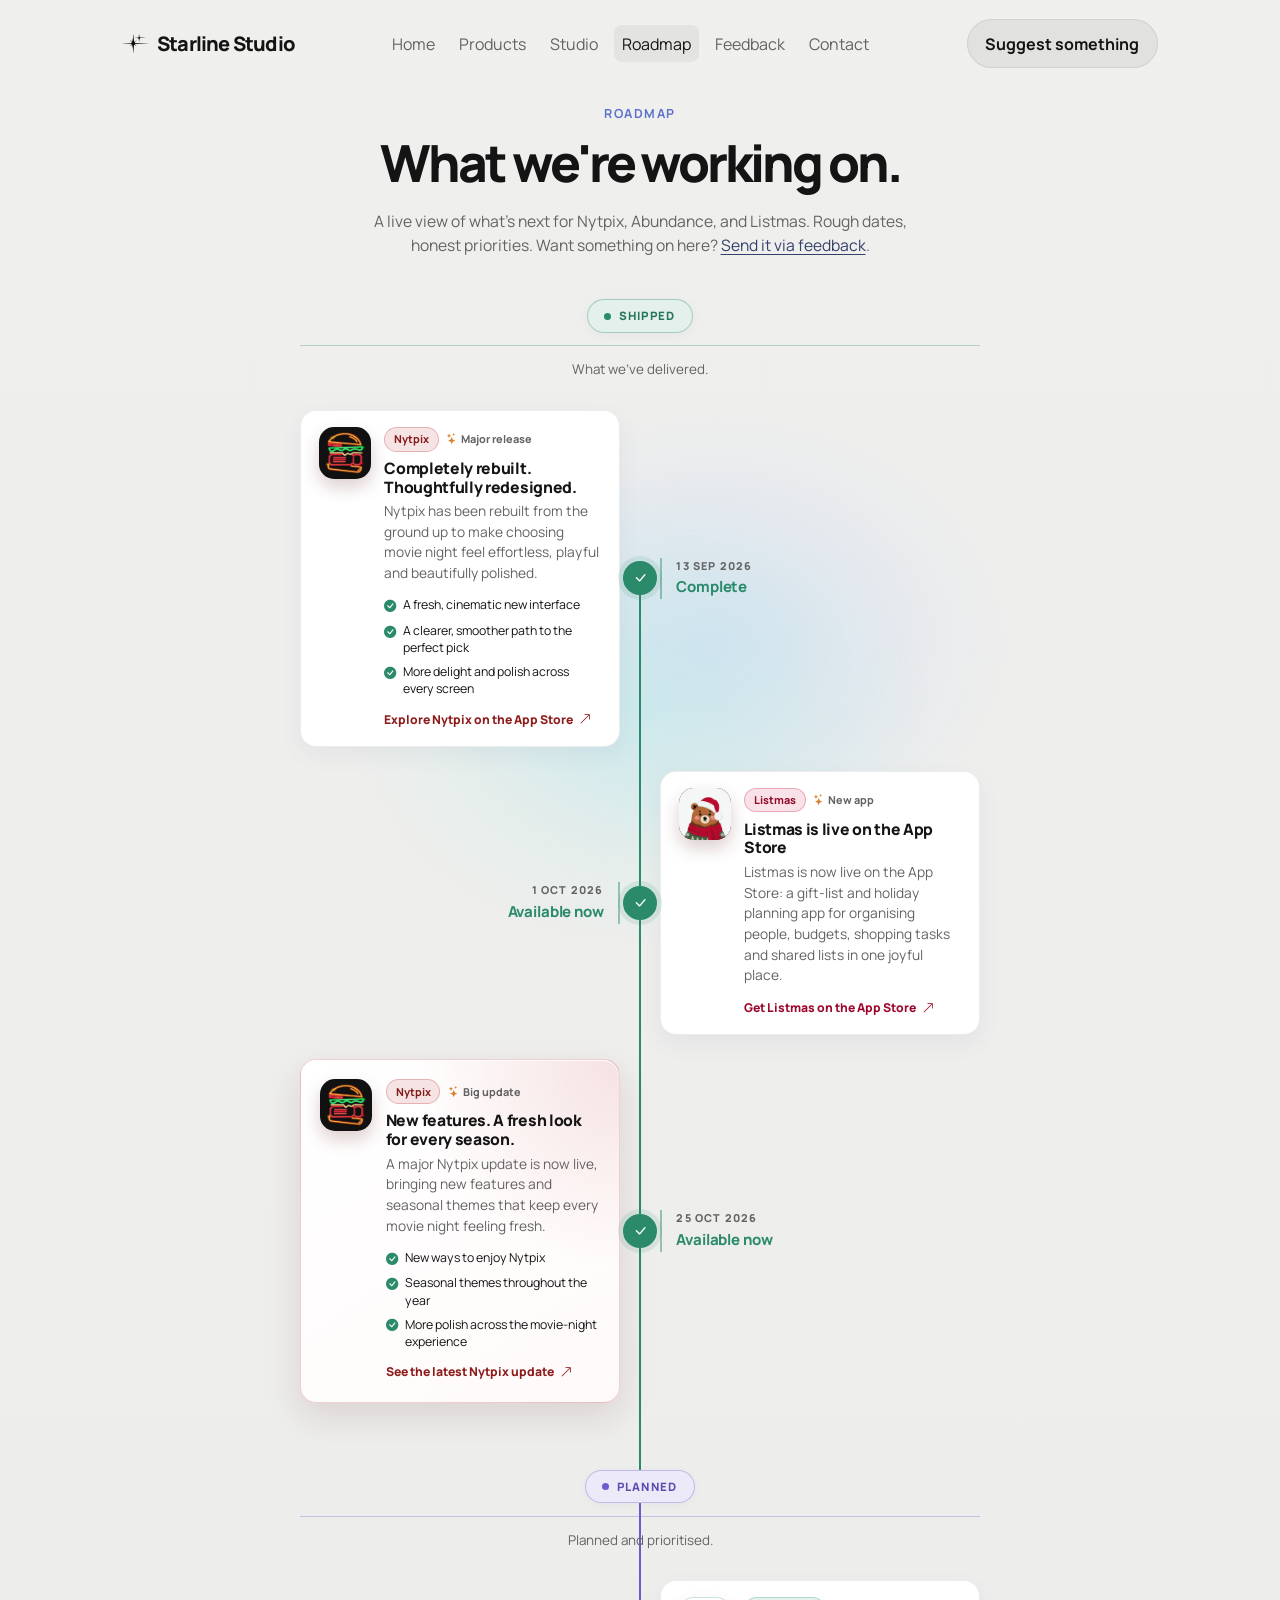
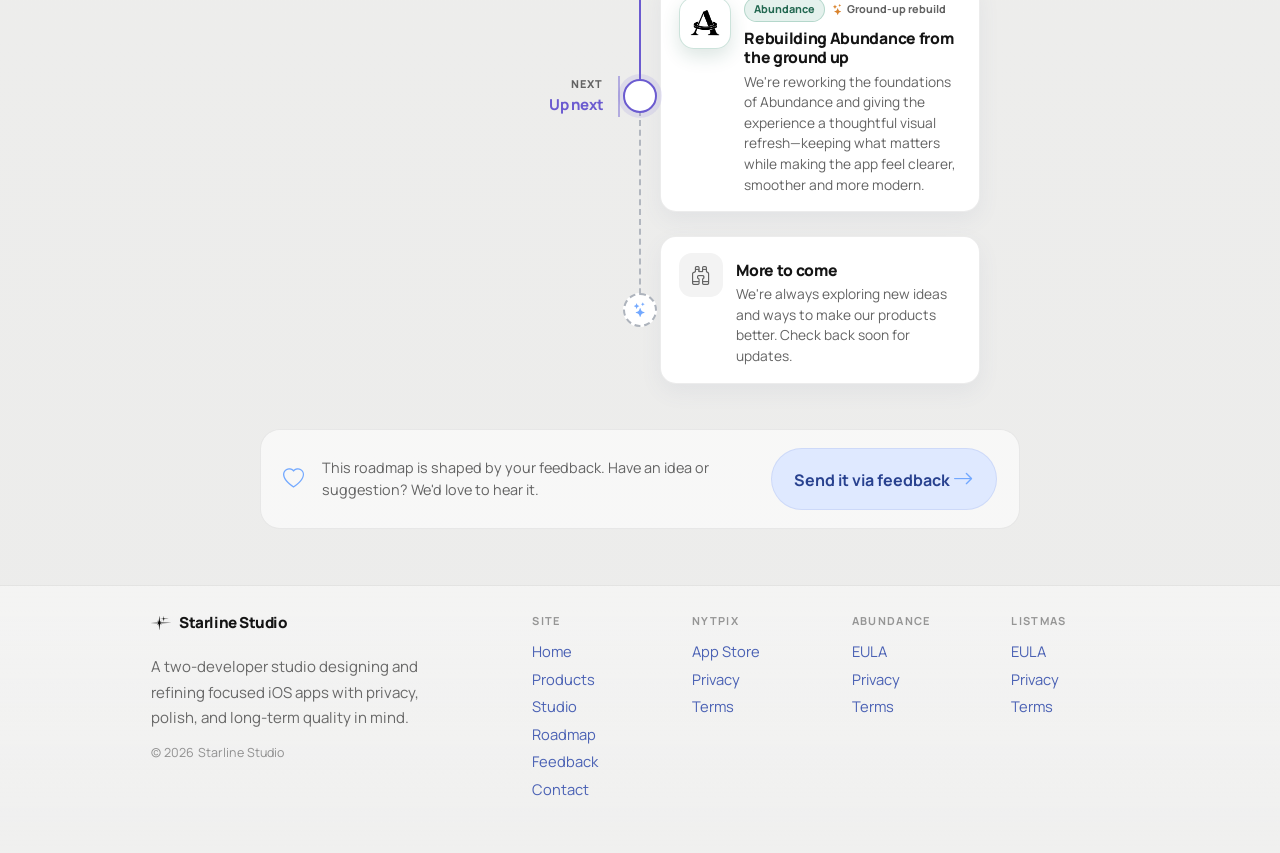
==== commit 84c9cb63: "Update product roadmap milestones" ====
--- a/roadmap.html
+++ b/roadmap.html
@@ -77,8 +77,9 @@
               <noscript>
                 <ul class="studio-subcopy" style="text-align:left;max-width:none">
                   <li><strong>Completed 13 September 2026</strong> — Nytpix rebuild and major redesign</li>
-                  <li><strong>In progress</strong> — Weekly income view (Abundance)</li>
                   <li><strong>Shipped 1 October 2026</strong> — Listmas app launch</li>
+                  <li><strong>Shipped 25 October 2026</strong> — Nytpix features and seasonal themes update</li>
+                  <li><strong>Up next</strong> — Ground-up Abundance rebuild and redesign</li>
                 </ul>
               </noscript>
             </div>
@@ -150,20 +151,27 @@
          app:   nytpix | abundance | listmas
       ------------------------------------------------------------------- */
       var ITEMS = [
-        { app: "nytpix", phase: "shipped", date: "13 Sep 2026", status: "Complete", featured: true,
+        { app: "nytpix", phase: "shipped", date: "13 Sep 2026", status: "Complete",
           logo: "assets/img/logo.png", logoAlt: "Nytpix app icon", badge: "Major release",
           title: "Completely rebuilt. Thoughtfully redesigned.",
           desc: "Nytpix has been rebuilt from the ground up to make choosing movie night feel effortless, playful and beautifully polished.",
           highlights: ["A fresh, cinematic new interface", "A clearer, smoother path to the perfect pick", "More delight and polish across every screen"],
           link: "https://apps.apple.com/us/app/nytpix/id6749899310", linkLabel: "Explore Nytpix on the App Store" },
-        { app: "abundance", phase: "progress", date: "Now", status: "In progress",
-          icon: "bi-calendar-week", title: "Weekly income view",
-          desc: "A weekly breakdown of income in Abundance, alongside the existing monthly view." },
         { app: "listmas", phase: "shipped", date: "1 Oct 2026", status: "Available now",
           logo: "assets/img/ListmasAppIcon.png", logoAlt: "Listmas app icon", badge: "New app",
-          title: "Listmas launches this October",
+          title: "Listmas is live on the App Store",
           desc: "Listmas is now live on the App Store: a gift-list and holiday planning app for organising people, budgets, shopping tasks and shared lists in one joyful place.",
-          link: "https://apps.apple.com/gb/app/listmas-christmas-planner/id6762095846", linkLabel: "Get Listmas on the App Store" }
+          link: "https://apps.apple.com/gb/app/listmas-christmas-planner/id6762095846", linkLabel: "Get Listmas on the App Store" },
+        { app: "nytpix", phase: "shipped", date: "25 Oct 2026", status: "Available now", featured: true,
+          logo: "assets/img/logo.png", logoAlt: "Nytpix app icon", badge: "Big update",
+          title: "New features. A fresh look for every season.",
+          desc: "A major Nytpix update is now live, bringing new features and seasonal themes that keep every movie night feeling fresh.",
+          highlights: ["New ways to enjoy Nytpix", "Seasonal themes throughout the year", "More polish across the movie-night experience"],
+          link: "https://apps.apple.com/us/app/nytpix/id6749899310", linkLabel: "See the latest Nytpix update" },
+        { app: "abundance", phase: "planned", date: "Next", status: "Up next",
+          logo: "assets/img/abundance-logo.png", logoAlt: "Abundance app icon", badge: "Ground-up rebuild",
+          title: "Rebuilding Abundance from the ground up",
+          desc: "We're reworking the foundations of Abundance and giving the experience a thoughtful visual refresh—keeping what matters while making the app feel clearer, smoother and more modern." }
       ];
 
       (function () {
--- a/assets/css/styles.css
+++ b/assets/css/styles.css
@@ -2247,6 +2247,18 @@
   object-fit: cover;
 }
 
+/* Abundance uses a dark transparent mark rather than a full-bleed app icon. */
+.vtl-row.is-app-abundance .vtl-card-logo {
+  padding: 8px;
+  background: #fff;
+  border: 1px solid color-mix(in srgb, var(--app) 24%, transparent);
+  box-shadow: 0 8px 18px rgba(24, 86, 65, 0.14);
+}
+
+.vtl-row.is-app-abundance .vtl-card-logo img {
+  object-fit: contain;
+}
+
 .vtl-row.is-featured .vtl-card {
   position: relative;
   max-width: 360px;
